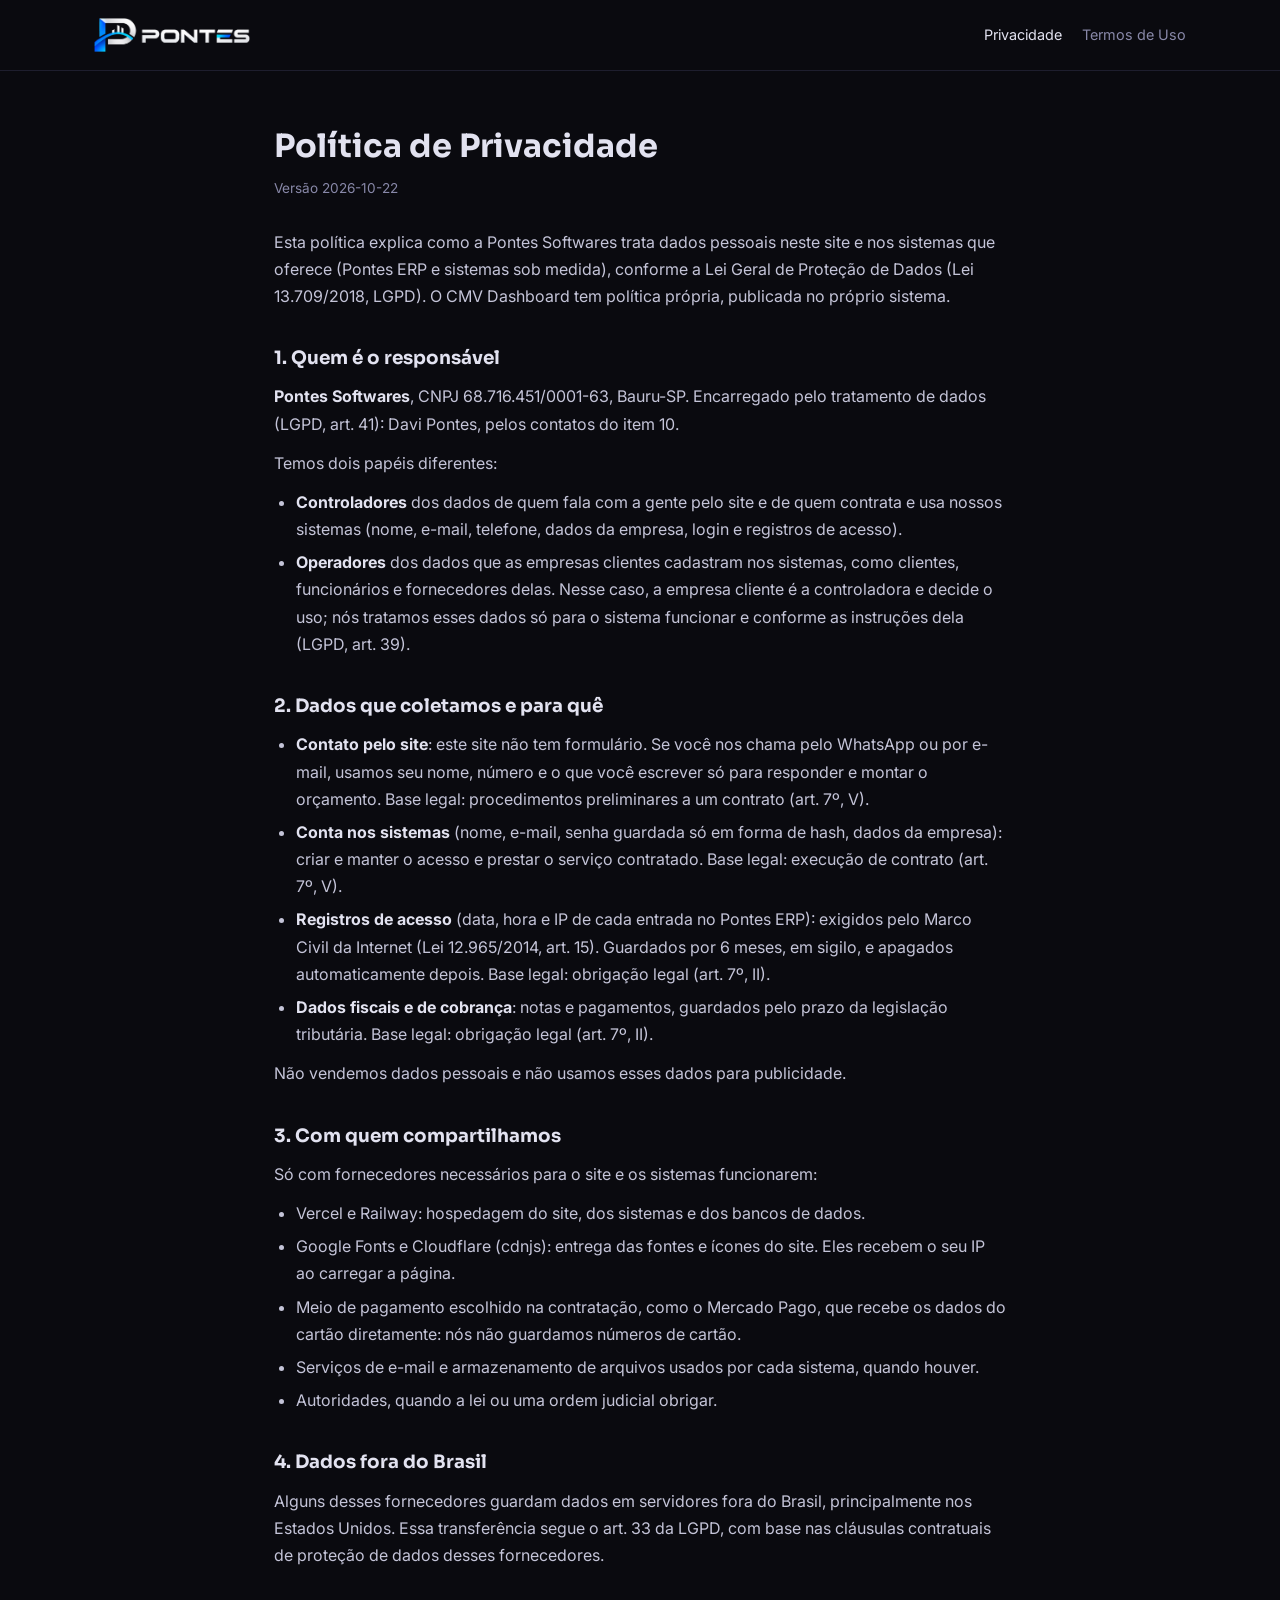
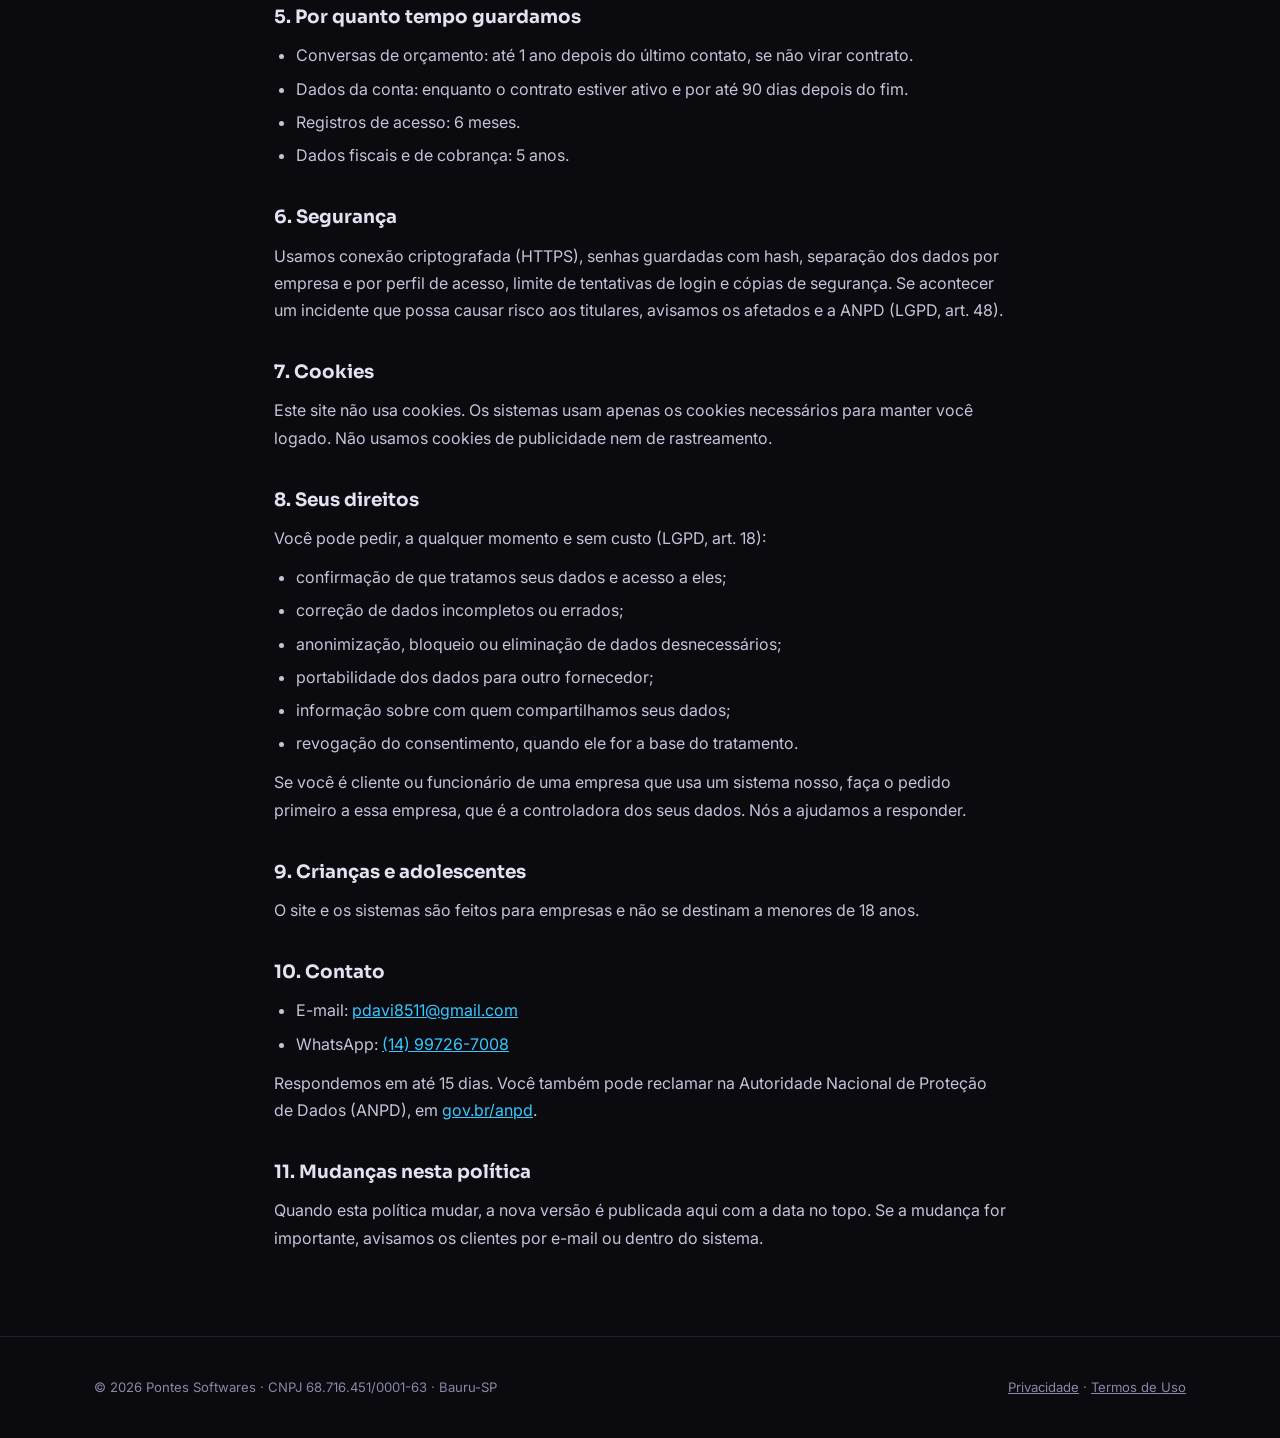
==== privacidade.html @ 0cdb05b7 "Add privacy policy and terms of use pages Privacy policy (LGPD arts. 9 and 41) and terms of use for " ====
<!DOCTYPE html>
<html lang="pt-BR">
<head>
<meta charset="UTF-8">
<meta name="viewport" content="width=device-width, initial-scale=1.0">
<title>Política de Privacidade — Pontes Softwares</title>
<meta name="description" content="Como a Pontes Softwares trata dados pessoais no site e nos sistemas, conforme a LGPD.">
<link rel="canonical" href="https://pontes-softwares.vercel.app/privacidade.html">
<link rel="preconnect" href="https://fonts.googleapis.com">
<link rel="preconnect" href="https://fonts.gstatic.com" crossorigin>
<link href="https://fonts.googleapis.com/css2?family=Sora:wght@400;600;700;800&family=Inter:wght@400;500;600&display=swap" rel="stylesheet">
<link rel="stylesheet" href="styles.css">
<link rel="stylesheet" href="legal.css">
<link rel="icon" type="image/png" href="assets/favicon.png">
</head>
<body>

<header class="legal-header">
  <div class="container">
    <a href="./"><img src="assets/logo-pontes-softwares.png" alt="Pontes Softwares — página inicial"></a>
    <nav aria-label="Páginas legais">
      <a href="privacidade.html" aria-current="page">Privacidade</a>
      <a href="termos.html">Termos de Uso</a>
    </nav>
  </div>
</header>

<main class="legal">
  <h1>Política de Privacidade</h1>
  <p class="versao">Versão 2026-10-22</p>

  <p>
    Esta política explica como a Pontes Softwares trata dados pessoais neste site e nos sistemas que oferece
    (Pontes ERP e sistemas sob medida), conforme a Lei Geral de Proteção de Dados (Lei 13.709/2018, LGPD).
    O CMV Dashboard tem política própria, publicada no próprio sistema.
  </p>

  <h2>1. Quem é o responsável</h2>
  <p>
    <strong>Pontes Softwares</strong>, CNPJ 68.716.451/0001-63, Bauru-SP. Encarregado pelo tratamento de dados
    (LGPD, art. 41): Davi Pontes, pelos contatos do item 10.
  </p>
  <p>Temos dois papéis diferentes:</p>
  <ul>
    <li>
      <strong>Controladores</strong> dos dados de quem fala com a gente pelo site e de quem contrata e usa nossos
      sistemas (nome, e-mail, telefone, dados da empresa, login e registros de acesso).
    </li>
    <li>
      <strong>Operadores</strong> dos dados que as empresas clientes cadastram nos sistemas, como clientes,
      funcionários e fornecedores delas. Nesse caso, a empresa cliente é a controladora e decide o uso; nós
      tratamos esses dados só para o sistema funcionar e conforme as instruções dela (LGPD, art. 39).
    </li>
  </ul>

  <h2>2. Dados que coletamos e para quê</h2>
  <ul>
    <li>
      <strong>Contato pelo site</strong>: este site não tem formulário. Se você nos chama pelo WhatsApp ou por
      e-mail, usamos seu nome, número e o que você escrever só para responder e montar o orçamento. Base legal:
      procedimentos preliminares a um contrato (art. 7º, V).
    </li>
    <li>
      <strong>Conta nos sistemas</strong> (nome, e-mail, senha guardada só em forma de hash, dados da empresa):
      criar e manter o acesso e prestar o serviço contratado. Base legal: execução de contrato (art. 7º, V).
    </li>
    <li>
      <strong>Registros de acesso</strong> (data, hora e IP de cada entrada no Pontes ERP): exigidos pelo Marco Civil
      da Internet (Lei 12.965/2014, art. 15). Guardados por 6 meses, em sigilo, e apagados automaticamente depois.
      Base legal: obrigação legal (art. 7º, II).
    </li>
    <li>
      <strong>Dados fiscais e de cobrança</strong>: notas e pagamentos, guardados pelo prazo da legislação
      tributária. Base legal: obrigação legal (art. 7º, II).
    </li>
  </ul>
  <p>Não vendemos dados pessoais e não usamos esses dados para publicidade.</p>

  <h2>3. Com quem compartilhamos</h2>
  <p>Só com fornecedores necessários para o site e os sistemas funcionarem:</p>
  <ul>
    <li>Vercel e Railway: hospedagem do site, dos sistemas e dos bancos de dados.</li>
    <li>Google Fonts e Cloudflare (cdnjs): entrega das fontes e ícones do site. Eles recebem o seu IP ao carregar a página.</li>
    <li>Meio de pagamento escolhido na contratação, como o Mercado Pago, que recebe os dados do cartão diretamente: nós não guardamos números de cartão.</li>
    <li>Serviços de e-mail e armazenamento de arquivos usados por cada sistema, quando houver.</li>
    <li>Autoridades, quando a lei ou uma ordem judicial obrigar.</li>
  </ul>

  <h2>4. Dados fora do Brasil</h2>
  <p>
    Alguns desses fornecedores guardam dados em servidores fora do Brasil, principalmente nos Estados Unidos. Essa
    transferência segue o art. 33 da LGPD, com base nas cláusulas contratuais de proteção de dados desses fornecedores.
  </p>

  <h2>5. Por quanto tempo guardamos</h2>
  <ul>
    <li>Conversas de orçamento: até 1 ano depois do último contato, se não virar contrato.</li>
    <li>Dados da conta: enquanto o contrato estiver ativo e por até 90 dias depois do fim.</li>
    <li>Registros de acesso: 6 meses.</li>
    <li>Dados fiscais e de cobrança: 5 anos.</li>
  </ul>

  <h2>6. Segurança</h2>
  <p>
    Usamos conexão criptografada (HTTPS), senhas guardadas com hash, separação dos dados por empresa e por perfil de
    acesso, limite de tentativas de login e cópias de segurança. Se acontecer um incidente que possa causar risco aos
    titulares, avisamos os afetados e a ANPD (LGPD, art. 48).
  </p>

  <h2>7. Cookies</h2>
  <p>
    Este site não usa cookies. Os sistemas usam apenas os cookies necessários para manter você logado. Não usamos
    cookies de publicidade nem de rastreamento.
  </p>

  <h2>8. Seus direitos</h2>
  <p>Você pode pedir, a qualquer momento e sem custo (LGPD, art. 18):</p>
  <ul>
    <li>confirmação de que tratamos seus dados e acesso a eles;</li>
    <li>correção de dados incompletos ou errados;</li>
    <li>anonimização, bloqueio ou eliminação de dados desnecessários;</li>
    <li>portabilidade dos dados para outro fornecedor;</li>
    <li>informação sobre com quem compartilhamos seus dados;</li>
    <li>revogação do consentimento, quando ele for a base do tratamento.</li>
  </ul>
  <p>
    Se você é cliente ou funcionário de uma empresa que usa um sistema nosso, faça o pedido primeiro a essa empresa,
    que é a controladora dos seus dados. Nós a ajudamos a responder.
  </p>

  <h2>9. Crianças e adolescentes</h2>
  <p>O site e os sistemas são feitos para empresas e não se destinam a menores de 18 anos.</p>

  <h2>10. Contato</h2>
  <ul>
    <li>E-mail: <a href="mailto:pdavi8511@gmail.com">pdavi8511@gmail.com</a></li>
    <li>WhatsApp: <a href="https://wa.me/5514997267008">(14) 99726-7008</a></li>
  </ul>
  <p>
    Respondemos em até 15 dias. Você também pode reclamar na Autoridade Nacional de Proteção de Dados (ANPD), em
    <a href="https://www.gov.br/anpd" target="_blank" rel="noopener">gov.br/anpd</a>.
  </p>

  <h2>11. Mudanças nesta política</h2>
  <p>
    Quando esta política mudar, a nova versão é publicada aqui com a data no topo. Se a mudança for importante,
    avisamos os clientes por e-mail ou dentro do sistema.
  </p>
</main>

<footer>
  <div class="container footer-inner">
    <p>&copy; 2026 Pontes Softwares · CNPJ 68.716.451/0001-63 · Bauru-SP</p>
    <p class="footer-legal"><a href="privacidade.html">Privacidade</a> · <a href="termos.html">Termos de Uso</a></p>
  </div>
</footer>

</body>
</html>
---- styles.css ----
/* ── Reset & base ───────────────────────────── */
*, *::before, *::after { box-sizing: border-box; margin: 0; padding: 0; }

:root {
  --bg:        #0a0a0f;
  --bg2:       #111118;
  --accent:    #1a7dff;
  --accent2:   #38c8ff;
  --cyan:      #06d7ff;
  --text:      #e2e2f0;
  --muted:     #8888a8;
  --border:    #1e1e2e;
  --card:      #13131f;
  --radius:    14px;
  --nav-h:     68px;
}

html {
  scroll-behavior: smooth;
  background: var(--bg);
  overscroll-behavior-y: none;
}

body {
  font-family: 'Inter', 'Segoe UI', system-ui, sans-serif;
  background: var(--bg);
  color: var(--text);
  line-height: 1.6;
  overflow-x: hidden;
  overscroll-behavior-y: none;
}

#navbar { will-change: background; }

a { color: inherit; text-decoration: none; }
h1, h2, h3 { font-family: 'Sora', 'Segoe UI', system-ui, sans-serif; }

::-webkit-scrollbar { width: 6px; }
::-webkit-scrollbar-track { background: var(--bg); }
::-webkit-scrollbar-thumb { background: var(--accent); border-radius: 3px; }

.container { max-width: 1140px; margin: 0 auto; padding: 0 24px; }

.grad {
  background: linear-gradient(135deg, var(--accent), var(--accent2), var(--cyan));
  -webkit-background-clip: text;
  -webkit-text-fill-color: transparent;
  background-clip: text;
}

.section-tag {
  display: inline-block;
  font-size: 0.82rem;
  font-weight: 700;
  letter-spacing: 2px;
  text-transform: uppercase;
  color: var(--accent2);
  margin-bottom: 12px;
}

.section-title {
  font-size: clamp(1.6rem, 3.2vw, 2.3rem);
  font-weight: 800;
  margin-bottom: 20px;
  max-width: 760px;
}

section { padding: 100px 0; }
section#planos, section#servicos, section#projetos { background: var(--bg2); }

/* ── Reveal animation ("surgindo") ───────────── */
.reveal {
  opacity: 0;
  transform: translateY(26px);
  transition: opacity 0.7s cubic-bezier(.22,1,.36,1), transform 0.7s cubic-bezier(.22,1,.36,1);
}
.reveal.visible { opacity: 1; transform: translateY(0); }

/* ── Buttons ────────────────────────────────── */
.btn {
  display: inline-flex; align-items: center; gap: 10px;
  padding: 13px 26px;
  border-radius: 10px;
  font-weight: 700;
  font-size: 0.95rem;
  cursor: pointer;
  transition: transform 0.2s, box-shadow 0.2s, opacity 0.2s;
  border: none;
}
.btn:hover { transform: translateY(-2px); }
.btn i { font-size: 1.1em; }

.btn-primary {
  background: linear-gradient(135deg, var(--accent), var(--accent2));
  color: #fff;
  box-shadow: 0 4px 24px rgba(26,125,255,0.4);
}
.btn-primary:hover { box-shadow: 0 8px 32px rgba(26,125,255,0.55); }

.btn-outline {
  background: transparent;
  color: var(--accent2);
  border: 1.5px solid rgba(56,200,255,0.4);
}
.btn-outline:hover { border-color: var(--accent2); background: rgba(56,200,255,0.08); }

.btn-lg { padding: 16px 34px; font-size: 1.05rem; }

/* ── Navbar ─────────────────────────────────── */
#navbar {
  position: fixed; top: 0; left: 0; right: 0;
  height: var(--nav-h);
  background: rgba(10,10,15,0.85);
  backdrop-filter: blur(12px);
  border-bottom: 1px solid var(--border);
  z-index: 100;
  transition: background 0.3s, height 0.35s cubic-bezier(.22,1,.36,1);
}
#navbar.at-top { height: calc(var(--nav-h) + 30px); }
#navbar.at-top .nav-logo img { height: 46px; }

.nav-inner {
  max-width: 1140px; margin: 0 auto;
  height: 100%;
  display: flex; align-items: center; justify-content: space-between;
  padding: 0 24px;
  gap: 24px;
}

.nav-logo {
  display: flex; align-items: center;
  white-space: nowrap;
}
.nav-logo img {
  height: 36px; width: auto;
  transition: height 0.35s cubic-bezier(.22,1,.36,1);
}


.nav-links { list-style: none; display: flex; gap: 28px; flex: 1; justify-content: center; }
.nav-links a {
  font-size: 0.88rem; color: var(--muted);
  transition: color 0.2s;
  font-weight: 600;
}
.nav-links a:hover { color: var(--text); }

.nav-cta { padding: 10px 18px; font-size: 0.85rem; white-space: nowrap; }
.nav-toggle { display: none; background: none; border: none; color: var(--text); font-size: 1.4rem; cursor: pointer; }

/* ── Hero ───────────────────────────────────── */
#hero {
  min-height: 100vh;
  display: flex; flex-direction: column;
  justify-content: center; align-items: flex-start;
  padding: calc(var(--nav-h) + 30px) 24px 0;
  position: relative;
  overflow: hidden;
}

#particles-canvas {
  position: absolute;
  top: 0; left: 0;
  width: 100%; height: 100%;
  z-index: 0;
  pointer-events: none;
}

.hero-glow {
  position: absolute;
  top: -20%; right: -10%;
  width: 60vw; height: 60vw;
  max-width: 700px; max-height: 700px;
  background: radial-gradient(circle, rgba(26,125,255,0.25), transparent 70%);
  filter: blur(40px);
  pointer-events: none;
  z-index: 0;
}

.hero-content {
  position: relative;
  z-index: 1;
  max-width: 1000px;
  width: 100%;
  margin: 0 auto;
  padding: 0 32px;
}

.hero-eyebrow { color: var(--accent2); font-weight: 700; font-size: 0.95rem; margin-bottom: 16px; letter-spacing: 3px; }

.hero-name {
  font-size: clamp(2.4rem, 6.6vw, 4.3rem);
  font-weight: 800;
  line-height: 1.14;
  color: var(--text);
  margin-bottom: 24px;
}

.hero-sub {
  max-width: 660px;
  color: var(--muted);
  font-size: 1.25rem;
  margin-bottom: 36px;
  line-height: 1.7;
}

.hero-actions { display: flex; gap: 18px; flex-wrap: wrap; margin-bottom: 26px; }
.hero-actions .btn { font-size: 1.05rem; padding: 15px 30px; }

.hero-price {
  color: var(--muted);
  font-size: 1.02rem;
}
.hero-price i { color: #4ade80; margin-right: 6px; }
.hero-price strong { color: var(--text); }

.hero-scroll {
  position: absolute; bottom: 32px; left: 50%; transform: translateX(-50%);
  z-index: 1;
}
.hero-scroll span {
  display: block; width: 2px; height: 56px;
  background: linear-gradient(to bottom, var(--accent), transparent);
  animation: scrollLine 2s ease-in-out infinite;
}
@keyframes scrollLine {
  0%, 100% { opacity: 0; transform: scaleY(0.3) translateY(-8px); }
  50%       { opacity: 1; transform: scaleY(1)   translateY(0); }
}

/* ── Stats strip ────────────────────────────── */
.stats-strip { padding: 56px 0; border-top: 1px solid var(--border); border-bottom: 1px solid var(--border); }
.stats-grid {
  display: grid;
  grid-template-columns: repeat(4, 1fr);
  gap: 32px;
}
.stat-item { text-align: center; }
.stat-num {
  display: block;
  font-family: 'Sora', sans-serif;
  font-size: clamp(2rem, 4vw, 2.6rem);
  font-weight: 800;
  background: linear-gradient(135deg, var(--accent), var(--accent2));
  -webkit-background-clip: text; -webkit-text-fill-color: transparent; background-clip: text;
}
.stat-label { color: var(--muted); font-size: 0.85rem; }

/* ── Sobre ──────────────────────────────────── */
.about-grid {
  display: grid; grid-template-columns: auto 1fr; gap: 56px; align-items: center;
}
.about-avatar { display: flex; justify-content: center; }
.avatar-photo-wrap {
  width: 200px; height: 200px;
  border-radius: 50%;
  padding: 4px;
  background: linear-gradient(135deg, var(--accent), var(--accent2));
  box-shadow: 0 8px 40px rgba(26,125,255,0.4);
  flex-shrink: 0;
}
.avatar-photo {
  width: 100%; height: 100%;
  border-radius: 50%;
  object-fit: cover;
  object-position: center;
  display: block;
  border: 3px solid var(--bg2);
}
.about-text p { color: var(--muted); margin-bottom: 16px; font-size: 1.02rem; line-height: 1.75; }
.about-text strong { color: var(--accent2); font-weight: 700; }
.about-highlights { display: flex; flex-direction: column; gap: 10px; margin-top: 20px; }
.about-portfolio { margin-top: 24px; }
.highlight-item {
  display: flex; align-items: center; gap: 10px;
  background: rgba(26,125,255,0.08);
  border: 1px solid rgba(26,125,255,0.18);
  border-radius: 8px;
  padding: 10px 14px;
  font-size: 0.9rem;
  color: var(--muted);
}

/* ── Case CMV ───────────────────────────────── */
.case-intro { color: var(--muted); font-size: 1.05rem; max-width: 760px; margin-bottom: 48px; }
.case-intro strong { color: var(--accent2); }

.brands-row {
  display: flex;
  flex-wrap: wrap;
  gap: 16px;
  margin-bottom: 40px;
}
.brand-card {
  display: flex;
  align-items: center;
  gap: 14px;
  background: var(--card);
  border: 1px solid var(--border);
  border-radius: 100px;
  padding: 10px 22px 10px 10px;
  transition: transform 0.3s, border-color 0.3s;
}
.brand-card:hover { transform: translateY(-3px); border-color: var(--accent); }
.brand-mark {
  width: 44px; height: 44px; border-radius: 50%;
  display: flex; align-items: center; justify-content: center;
  flex-shrink: 0;
}
.brand-mark-bagaco { background: linear-gradient(135deg, #7ed957, #2f9e44); color: #0a0a0f; }
.brand-mark-rp { background: linear-gradient(135deg, #f5b942, #c2410c); color: #0a0a0f; }
.brand-mark-img { background: #fff; padding: 4px; }
.brand-mark-img img { width: 100%; height: 100%; object-fit: cover; border-radius: 50%; }
.brand-info { display: flex; flex-direction: column; line-height: 1.3; }
.brand-name { font-family: 'Sora', sans-serif; font-weight: 700; font-size: 0.98rem; color: var(--text); }
.brand-sub { font-size: 0.76rem; color: var(--muted); }
.brand-count {
  margin-left: 6px;
  font-size: 0.78rem; font-weight: 700;
  color: var(--accent2);
  background: rgba(56,200,255,0.12);
  border: 1px solid rgba(56,200,255,0.3);
  padding: 4px 12px;
  border-radius: 100px;
  white-space: nowrap;
}
.brands-note { color: var(--muted); font-size: 0.78rem; margin-bottom: 40px; font-style: italic; }

.browser-frame {
  border-radius: var(--radius);
  overflow: hidden;
  border: 1px solid var(--border);
  box-shadow: 0 20px 60px rgba(0,0,0,0.5), 0 0 0 1px rgba(26,125,255,0.08);
  margin-bottom: 56px;
}
.browser-bar {
  background: #16161f;
  padding: 12px 16px;
  display: flex; align-items: center; gap: 8px;
  border-bottom: 1px solid var(--border);
}
.dot { width: 10px; height: 10px; border-radius: 50%; }
.dot.red { background: #ff5f57; } .dot.yellow { background: #febc2e; } .dot.green { background: #28c840; }
.browser-url {
  margin-left: 16px;
  font-size: 0.78rem;
  color: var(--muted);
  background: #0e0e16;
  padding: 4px 12px;
  border-radius: 6px;
}
.browser-body { display: flex; background: #0d0d14; min-height: 320px; }
.mock-sidebar {
  width: 64px;
  background: #101018;
  border-right: 1px solid var(--border);
  padding: 20px 0;
  display: flex; flex-direction: column; align-items: center; gap: 18px;
}
.mock-logo { width: 28px; height: 28px; border-radius: 8px; background: linear-gradient(135deg, var(--accent), var(--accent2)); margin-bottom: 8px; }
.mock-item { width: 22px; height: 22px; border-radius: 6px; background: rgba(255,255,255,0.06); }
.mock-item.active { background: var(--accent); }
.mock-main { flex: 1; padding: 28px; }
.mock-cards { display: grid; grid-template-columns: repeat(3, 1fr); gap: 16px; margin-bottom: 28px; }
.mock-card {
  background: var(--card); border: 1px solid var(--border); border-radius: 10px;
  padding: 18px; display: flex; flex-direction: column; gap: 6px;
}
.mock-kpi { font-family: 'Sora', sans-serif; font-size: 1.3rem; font-weight: 800; color: var(--text); }
.mock-kpi-label { font-size: 0.75rem; color: var(--muted); }
.mock-chart {
  display: flex; align-items: flex-end; gap: 10px; height: 140px;
  background: var(--card); border: 1px solid var(--border); border-radius: 10px; padding: 16px;
}
.mock-bar {
  flex: 1; height: var(--h);
  background: linear-gradient(to top, var(--accent), var(--accent2));
  border-radius: 4px 4px 0 0;
  opacity: 0.85;
}

.case-grid {
  display: grid;
  grid-template-columns: repeat(auto-fit, minmax(240px, 1fr));
  gap: 20px;
  margin-bottom: 40px;
}
.case-card {
  background: var(--card);
  border: 1px solid var(--border);
  border-radius: var(--radius);
  padding: 26px 22px;
  transition: transform 0.3s, border-color 0.3s;
}
.case-card:hover { transform: translateY(-6px); border-color: var(--accent); }
.case-card i { font-size: 1.5rem; color: var(--accent2); margin-bottom: 14px; display: block; }
.case-card h3 { font-size: 1rem; font-weight: 700; margin-bottom: 8px; }
.case-card p { color: var(--muted); font-size: 0.88rem; }

.case-stack { display: flex; flex-wrap: wrap; gap: 10px; }
.case-stack span {
  background: rgba(56,200,255,0.1);
  border: 1px solid rgba(56,200,255,0.25);
  color: var(--accent2);
  font-size: 0.82rem; font-weight: 600;
  padding: 6px 14px; border-radius: 20px;
}

/* ── Outros projetos ────────────────────────── */
.projects-grid {
  display: grid;
  grid-template-columns: repeat(auto-fit, minmax(260px, 1fr));
  gap: 22px;
}
.project-card {
  background: var(--card);
  border: 1px solid var(--border);
  border-radius: var(--radius);
  padding: 28px 24px;
  transition: transform 0.3s, border-color 0.3s;
}
.project-card:hover { transform: translateY(-6px); border-color: var(--accent); }
.project-icon {
  width: 46px; height: 46px; border-radius: 10px;
  background: rgba(26,125,255,0.12);
  display: flex; align-items: center; justify-content: center;
  color: var(--accent2); font-size: 1.2rem; margin-bottom: 16px;
}
.project-card h3 { font-size: 1.05rem; margin-bottom: 8px; }
.project-card p { color: var(--muted); font-size: 0.88rem; margin-bottom: 16px; }
.project-tags { display: flex; flex-wrap: wrap; gap: 8px; }
.project-tags span { font-size: 0.75rem; color: var(--muted); border: 1px solid var(--border); padding: 3px 10px; border-radius: 14px; }

/* ── Serviços ───────────────────────────────── */
.services-grid {
  display: grid;
  grid-template-columns: repeat(3, 1fr);
  gap: 22px;
}
.service-card {
  background: var(--bg);
  border: 1px solid var(--border);
  border-radius: var(--radius);
  padding: 32px 26px;
}
.service-card.big { grid-column: span 1; border-color: rgba(26,125,255,0.3); background: linear-gradient(160deg, rgba(26,125,255,0.08), transparent); }
.service-card i { font-size: 1.7rem; color: var(--accent2); margin-bottom: 16px; display: block; }
.service-card h3 { font-size: 1.1rem; margin-bottom: 10px; }
.service-card p { color: var(--muted); font-size: 0.92rem; }

/* ── Como funciona ──────────────────────────── */
.steps-grid {
  display: grid;
  grid-template-columns: repeat(4, 1fr);
  gap: 24px;
}
.step-item { position: relative; padding-top: 8px; }
.step-num {
  font-family: 'Sora', sans-serif;
  font-size: 2.2rem; font-weight: 800;
  color: transparent;
  -webkit-text-stroke: 1.5px rgba(56,200,255,0.4);
  display: block; margin-bottom: 12px;
}
.step-item h3 { font-size: 1rem; margin-bottom: 8px; }
.step-item p { color: var(--muted); font-size: 0.88rem; }

/* ── Planos ─────────────────────────────────── */
.pricing-card {
  display: grid;
  grid-template-columns: 1fr 1.3fr;
  gap: 40px;
  background: var(--card);
  border: 1px solid rgba(26,125,255,0.3);
  border-radius: 20px;
  padding: 44px;
  align-items: center;
}
.pricing-label { color: var(--muted); font-size: 0.9rem; margin-bottom: 10px; }
.pricing-value { font-family: 'Sora', sans-serif; font-size: 2rem; font-weight: 800; margin-bottom: 12px; }
.pricing-value strong { color: var(--accent2); font-size: 1.15em; }
.pricing-value span { font-size: 1rem; color: var(--muted); font-weight: 500; }
.pricing-note { color: #4ade80; font-size: 0.88rem; font-weight: 600; }
.pricing-right p { color: var(--muted); margin-bottom: 20px; font-size: 0.95rem; line-height: 1.7; }

/* ── CTA final ──────────────────────────────── */
#cta-final { text-align: center; }
.cta-final-inner h2 { font-size: clamp(1.6rem, 3.4vw, 2.4rem); font-weight: 800; margin-bottom: 14px; max-width: 640px; margin-left: auto; margin-right: auto; }
.cta-final-inner p { color: var(--muted); margin-bottom: 32px; font-size: 1.05rem; }

/* ── Footer ─────────────────────────────────── */
footer { padding: 40px 0; border-top: 1px solid var(--border); }
.footer-inner { display: flex; align-items: center; justify-content: space-between; flex-wrap: wrap; gap: 16px; }
.footer-logo { display: flex; align-items: center; }
.footer-logo img {
  height: 40px; width: auto;
}
.social-links { display: flex; gap: 16px; }
.social-links a { color: var(--muted); font-size: 1.1rem; transition: color 0.2s; }
.social-links a:hover { color: var(--accent2); }
footer p { color: var(--muted); font-size: 0.82rem; }

/* ── WhatsApp float ─────────────────────────── */
.whatsapp-float {
  position: fixed; bottom: 24px; right: 24px; z-index: 200;
  width: 58px; height: 58px; border-radius: 50%;
  background: #25d366;
  display: flex; align-items: center; justify-content: center;
  color: #fff; font-size: 1.7rem;
  box-shadow: 0 8px 24px rgba(37,211,102,0.5);
  animation: floatPulse 2.4s ease-in-out infinite;
}
@keyframes floatPulse {
  0%, 100% { transform: scale(1); }
  50% { transform: scale(1.06); }
}

/* ── Responsive ─────────────────────────────── */
@media (max-width: 900px) {
  .stats-grid { grid-template-columns: repeat(2, 1fr); }
  .about-grid { grid-template-columns: 1fr; text-align: center; }
  .about-highlights { align-items: center; }
  .highlight-item { width: fit-content; }
  .services-grid { grid-template-columns: 1fr; }
  .steps-grid { grid-template-columns: repeat(2, 1fr); }
  .pricing-card { grid-template-columns: 1fr; }
  .browser-body { flex-direction: column; }
  .mock-sidebar { flex-direction: row; width: 100%; border-right: none; border-bottom: 1px solid var(--border); padding: 14px; }
}

@media (max-width: 720px) {
  .nav-links {
    position: fixed; top: var(--nav-h); left: 0; right: 0;
    flex-direction: column; gap: 0;
    background: rgba(10,10,15,0.98);
    border-bottom: 1px solid var(--border);
    max-height: 0; overflow: hidden;
    transition: max-height 0.3s ease;
  }
  .nav-links.open { max-height: 320px; }
  .nav-links a { display: block; padding: 16px 24px; border-bottom: 1px solid var(--border); }
  .nav-cta { display: none; }
  .nav-toggle { display: block; }
  .mock-cards { grid-template-columns: 1fr; }
  .steps-grid { grid-template-columns: 1fr; }
  .stats-grid { grid-template-columns: repeat(2, 1fr); }
}
---- legal.css ----
/* ── Páginas legais (privacidade.html, termos.html) ── */
.legal-header { border-bottom: 1px solid var(--border); padding: 18px 0; }
.legal-header .container { display: flex; align-items: center; justify-content: space-between; gap: 16px; flex-wrap: wrap; }
.legal-header img { height: 34px; width: auto; display: block; }
.legal-header nav { display: flex; gap: 20px; font-size: 0.9rem; }
.legal-header nav a { color: var(--muted); }
.legal-header nav a:hover, .legal-header nav a[aria-current="page"] { color: var(--text); }

.legal { max-width: 780px; margin: 0 auto; padding: 48px 24px 72px; line-height: 1.7; }
.legal h1 { font-family: 'Sora', sans-serif; font-size: 2rem; margin-bottom: 4px; }
.legal .versao { color: var(--muted); font-size: 0.85rem; margin-bottom: 28px; }
.legal h2 { font-family: 'Sora', sans-serif; font-size: 1.15rem; margin: 32px 0 10px; color: var(--text); }
.legal p, .legal li { color: #c4c4d8; }
.legal p { margin-bottom: 12px; }
.legal ul { padding-left: 22px; margin-bottom: 12px; }
.legal li { margin-bottom: 6px; }
.legal a { color: var(--accent2); text-decoration: underline; }
.legal strong { color: var(--text); }

.footer-legal a { color: var(--muted); text-decoration: underline; }
.footer-legal a:hover { color: var(--text); }
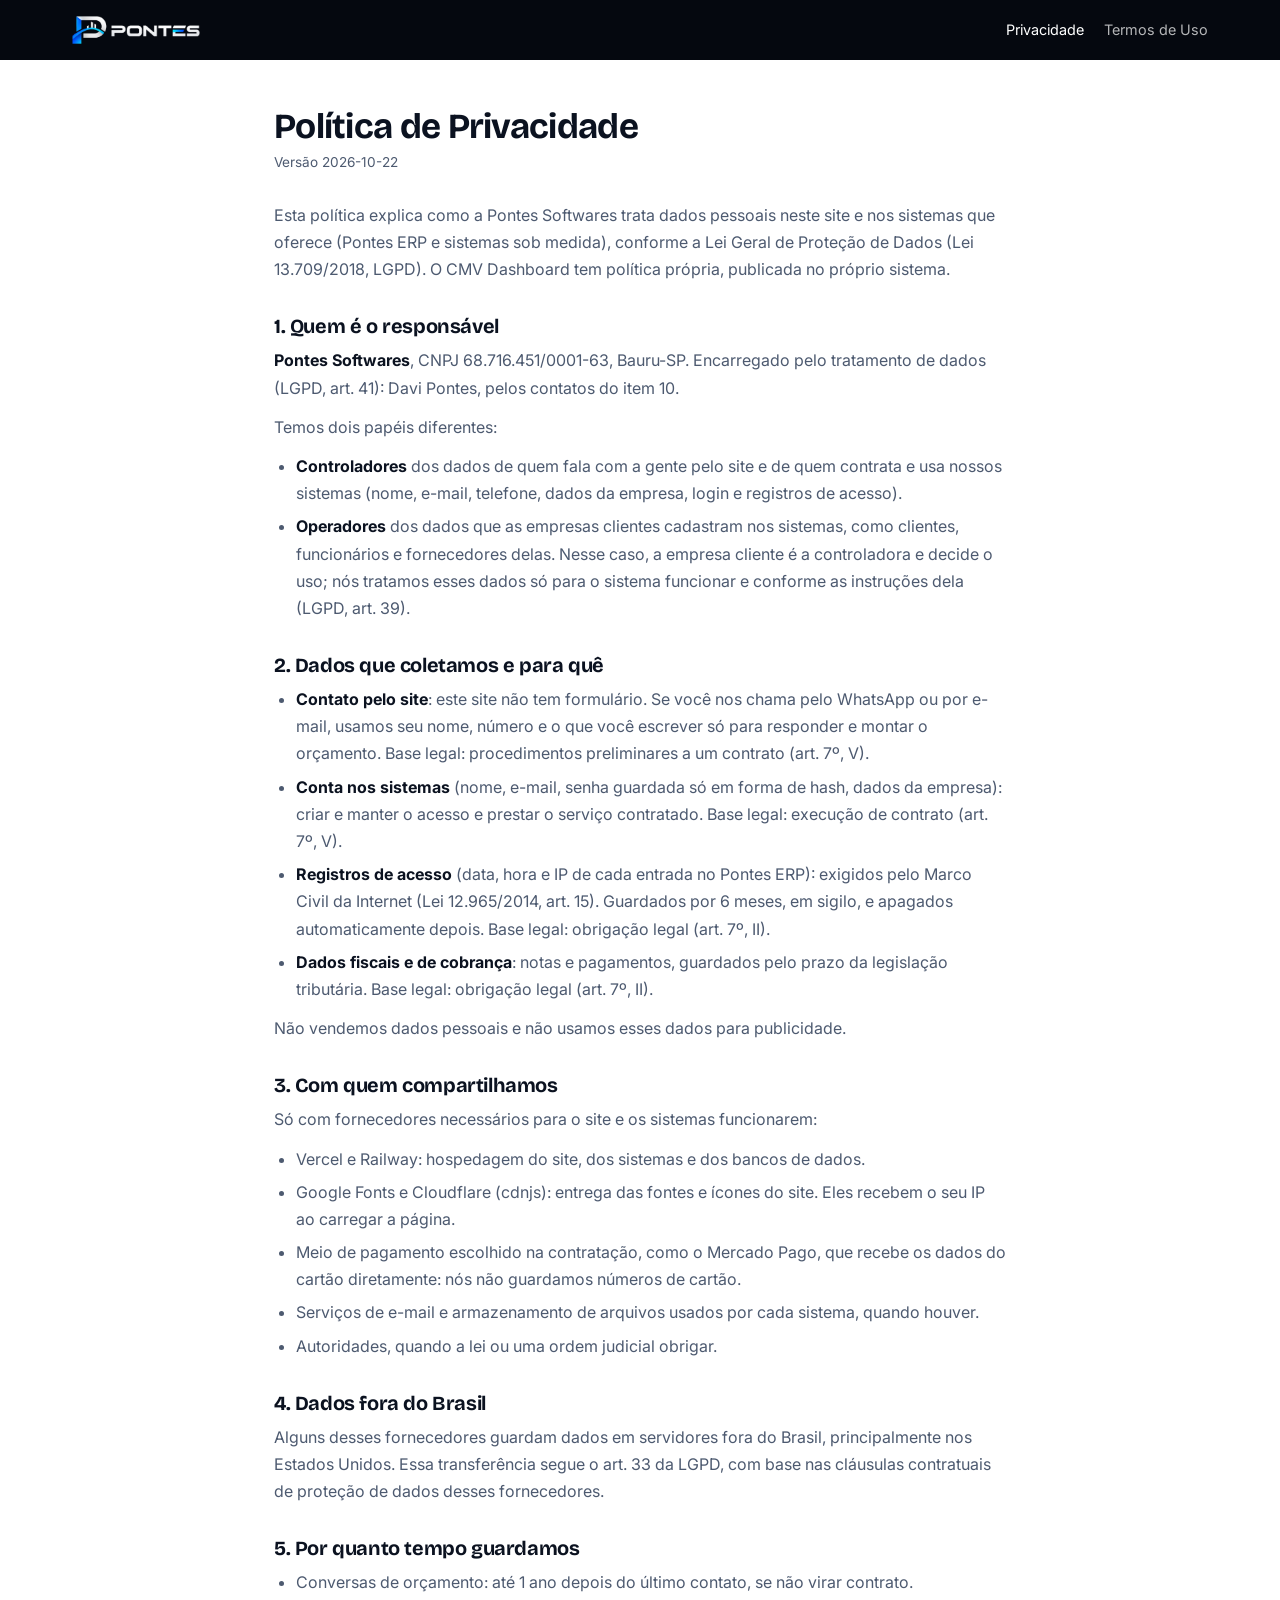
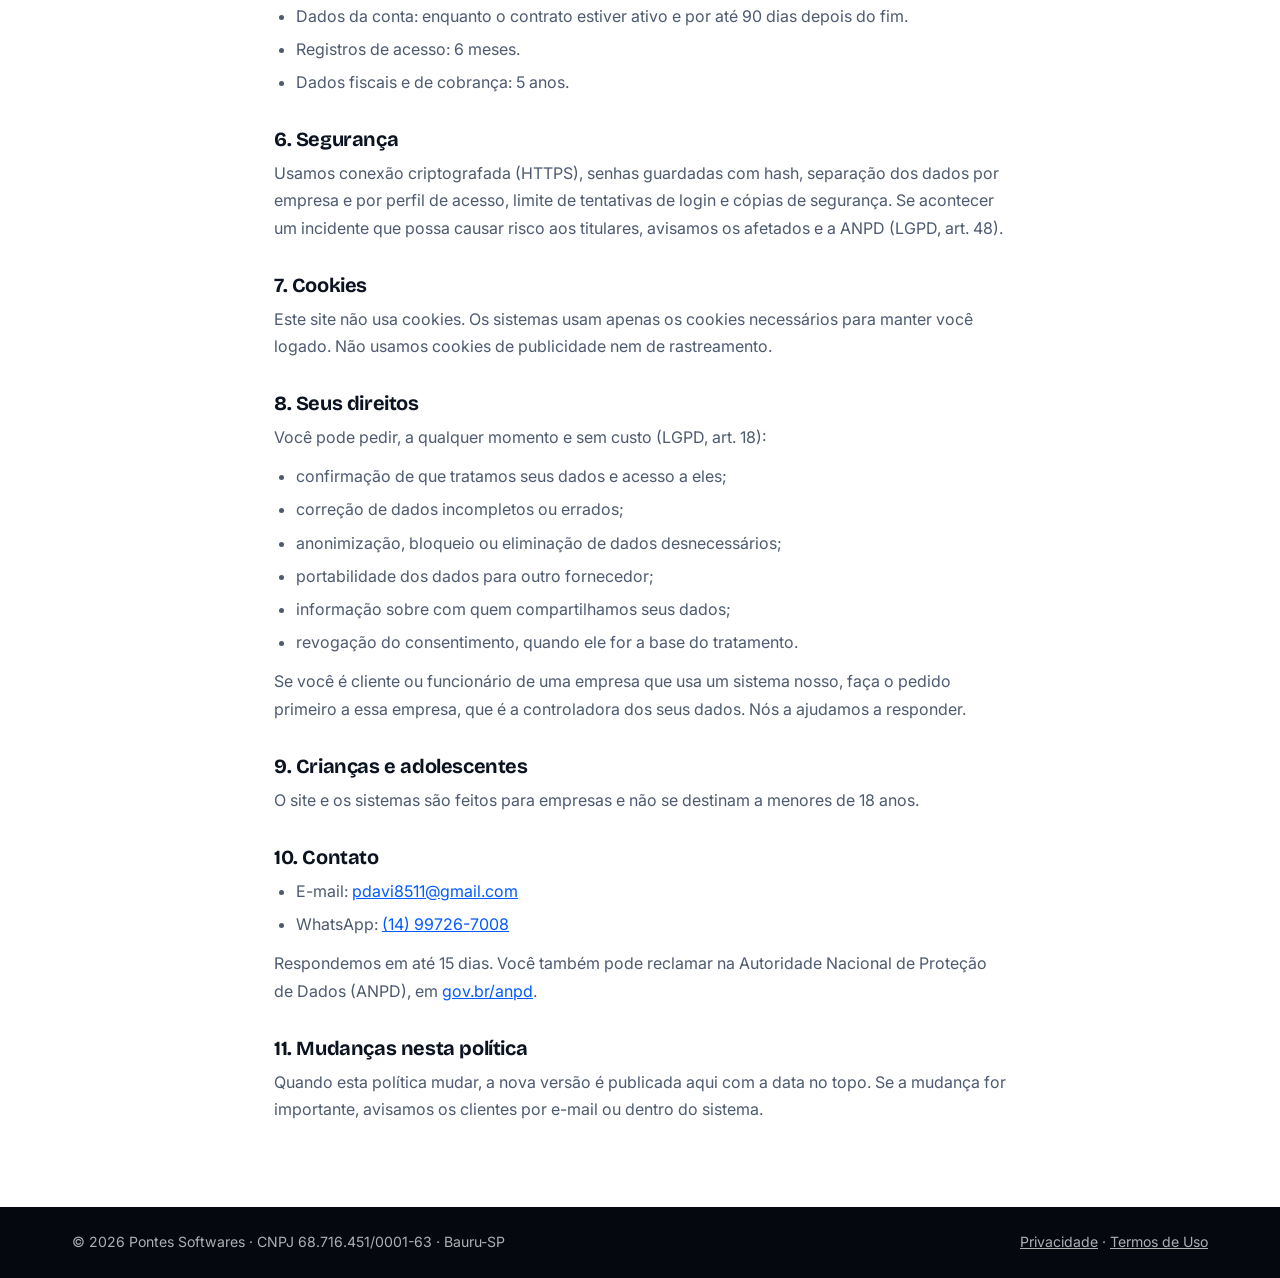
==== commit b0808594: "Redesenhar o site no padrão claro dos produtos e apresentar OrçaFácil, CMV Dashboard e PostaAí O sit" ====
--- a/privacidade.html
+++ b/privacidade.html
@@ -8,7 +8,7 @@
 <link rel="canonical" href="https://pontes-softwares.vercel.app/privacidade.html">
 <link rel="preconnect" href="https://fonts.googleapis.com">
 <link rel="preconnect" href="https://fonts.gstatic.com" crossorigin>
-<link href="https://fonts.googleapis.com/css2?family=Sora:wght@400;600;700;800&family=Inter:wght@400;500;600&display=swap" rel="stylesheet">
+<link href="https://fonts.googleapis.com/css2?family=Bricolage+Grotesque:opsz,wght@12..96,600;12..96,700;12..96,800&family=Inter:wght@400;500;600;700&display=swap" rel="stylesheet">
 <link rel="stylesheet" href="styles.css">
 <link rel="stylesheet" href="legal.css">
 <link rel="icon" type="image/png" href="assets/favicon.png">
--- a/styles.css
+++ b/styles.css
@@ -1,547 +1,497 @@
-/* ── Reset & base ───────────────────────────── */
+/* Pontes Softwares — mesmo padrão visual das páginas do OrçaFácil e do PostaAí:
+   topo azul-marinho que desce para o branco, seções claras e azuis da logo. */
 *, *::before, *::after { box-sizing: border-box; margin: 0; padding: 0; }
 
 :root {
-  --bg:        #0a0a0f;
-  --bg2:       #111118;
-  --accent:    #1a7dff;
-  --accent2:   #38c8ff;
-  --cyan:      #06d7ff;
-  --text:      #e2e2f0;
-  --muted:     #8888a8;
-  --border:    #1e1e2e;
-  --card:      #13131f;
-  --radius:    14px;
-  --nav-h:     68px;
-}
-
-html {
-  scroll-behavior: smooth;
-  background: var(--bg);
-  overscroll-behavior-y: none;
-}
+  --noite: #05080f;
+  --noite-2: #0c1424;
+  --tinta: #0b1220;
+  --suave: #4d5a70;
+  --linha: #e1e6ee;
+  --papel: #f5f7fb;
+  --azul: #035afe;
+  --azul-escuro: #0049d6;
+  --ceu: #1a8cff;
+  --ciano: #7fe3ff;
+  --verde: #12814f;
+  --gutter: 16px;
+  --fonte-titulo: 'Bricolage Grotesque', 'Inter', system-ui, sans-serif;
+
+  /* nomes antigos, usados pelas páginas legais */
+  --text: var(--tinta);
+  --muted: var(--suave);
+  --border: var(--linha);
+  --accent: var(--azul);
+  --accent2: var(--azul);
+}
+
+@media (min-width: 768px) { :root { --gutter: 32px; } }
+
+html { scroll-behavior: smooth; scroll-padding-top: 72px; }
 
 body {
-  font-family: 'Inter', 'Segoe UI', system-ui, sans-serif;
-  background: var(--bg);
-  color: var(--text);
+  min-height: 100vh;
+  overflow-x: clip;
+  background: #fff;
+  color: var(--tinta);
+  font-family: 'Inter', system-ui, sans-serif;
+  font-size: 1rem;
   line-height: 1.6;
-  overflow-x: hidden;
-  overscroll-behavior-y: none;
-}
-
-#navbar { will-change: background; }
+  -webkit-font-smoothing: antialiased;
+}
 
 a { color: inherit; text-decoration: none; }
-h1, h2, h3 { font-family: 'Sora', 'Segoe UI', system-ui, sans-serif; }
-
-::-webkit-scrollbar { width: 6px; }
-::-webkit-scrollbar-track { background: var(--bg); }
-::-webkit-scrollbar-thumb { background: var(--accent); border-radius: 3px; }
-
-.container { max-width: 1140px; margin: 0 auto; padding: 0 24px; }
-
-.grad {
-  background: linear-gradient(135deg, var(--accent), var(--accent2), var(--cyan));
-  -webkit-background-clip: text;
-  -webkit-text-fill-color: transparent;
-  background-clip: text;
-}
-
-.section-tag {
-  display: inline-block;
-  font-size: 0.82rem;
+img { max-width: 100%; height: auto; }
+ul, ol { list-style: none; }
+button { font: inherit; background: none; border: 0; color: inherit; }
+
+h1, h2, h3 {
+  font-family: var(--fonte-titulo);
   font-weight: 700;
-  letter-spacing: 2px;
-  text-transform: uppercase;
-  color: var(--accent2);
-  margin-bottom: 12px;
-}
-
-.section-title {
-  font-size: clamp(1.6rem, 3.2vw, 2.3rem);
-  font-weight: 800;
-  margin-bottom: 20px;
-  max-width: 760px;
-}
-
-section { padding: 100px 0; }
-section#planos, section#servicos, section#projetos { background: var(--bg2); }
-
-/* ── Reveal animation ("surgindo") ───────────── */
-.reveal {
-  opacity: 0;
-  transform: translateY(26px);
-  transition: opacity 0.7s cubic-bezier(.22,1,.36,1), transform 0.7s cubic-bezier(.22,1,.36,1);
-}
-.reveal.visible { opacity: 1; transform: translateY(0); }
-
-/* ── Buttons ────────────────────────────────── */
+  letter-spacing: -0.02em;
+  line-height: 1.1;
+  text-wrap: balance;
+}
+
+:focus-visible { outline: 2px solid var(--ceu); outline-offset: 2px; }
+
+.box, .container {
+  width: 100%;
+  max-width: 1200px;
+  margin-inline: auto;
+  padding-inline: var(--gutter);
+}
+
+/* ─── Botões ─── */
 .btn {
-  display: inline-flex; align-items: center; gap: 10px;
-  padding: 13px 26px;
+  display: inline-flex;
+  align-items: center;
+  justify-content: center;
+  gap: 8px;
+  min-height: 48px;
+  padding: 10px 22px;
+  border: 1px solid transparent;
   border-radius: 10px;
-  font-weight: 700;
-  font-size: 0.95rem;
+  font-weight: 600;
+  text-align: center;
   cursor: pointer;
-  transition: transform 0.2s, box-shadow 0.2s, opacity 0.2s;
-  border: none;
-}
-.btn:hover { transform: translateY(-2px); }
-.btn i { font-size: 1.1em; }
-
-.btn-primary {
-  background: linear-gradient(135deg, var(--accent), var(--accent2));
+  transition: background-color .15s, border-color .15s, color .15s, transform .15s;
+}
+.btn:active { transform: translateY(1px); }
+.btn-azul { background: var(--azul); color: #fff; }
+.btn-azul:hover { background: var(--azul-escuro); }
+.btn-claro { border-color: rgb(255 255 255 / .28); color: #fff; }
+.btn-claro:hover { background: rgb(255 255 255 / .1); }
+.btn-linha { border-color: var(--linha); color: var(--tinta); background: #fff; }
+.btn-linha:hover { border-color: var(--azul); color: var(--azul); }
+.btn-grande { min-height: 56px; padding: 14px 28px; font-size: 1.05rem; }
+
+/* ─── Cabeçalho ─── */
+.topo {
+  position: sticky;
+  top: 0;
+  z-index: 40;
+  border-bottom: 1px solid rgb(255 255 255 / .1);
+  background: rgb(5 8 15 / .92);
+  backdrop-filter: blur(10px);
+  -webkit-backdrop-filter: blur(10px);
   color: #fff;
-  box-shadow: 0 4px 24px rgba(26,125,255,0.4);
-}
-.btn-primary:hover { box-shadow: 0 8px 32px rgba(26,125,255,0.55); }
-
-.btn-outline {
-  background: transparent;
-  color: var(--accent2);
-  border: 1.5px solid rgba(56,200,255,0.4);
-}
-.btn-outline:hover { border-color: var(--accent2); background: rgba(56,200,255,0.08); }
-
-.btn-lg { padding: 16px 34px; font-size: 1.05rem; }
-
-/* ── Navbar ─────────────────────────────────── */
-#navbar {
-  position: fixed; top: 0; left: 0; right: 0;
-  height: var(--nav-h);
-  background: rgba(10,10,15,0.85);
-  backdrop-filter: blur(12px);
-  border-bottom: 1px solid var(--border);
-  z-index: 100;
-  transition: background 0.3s, height 0.35s cubic-bezier(.22,1,.36,1);
-}
-#navbar.at-top { height: calc(var(--nav-h) + 30px); }
-#navbar.at-top .nav-logo img { height: 46px; }
-
-.nav-inner {
-  max-width: 1140px; margin: 0 auto;
-  height: 100%;
-  display: flex; align-items: center; justify-content: space-between;
-  padding: 0 24px;
-  gap: 24px;
-}
-
-.nav-logo {
-  display: flex; align-items: center;
-  white-space: nowrap;
-}
-.nav-logo img {
-  height: 36px; width: auto;
-  transition: height 0.35s cubic-bezier(.22,1,.36,1);
-}
-
-
-.nav-links { list-style: none; display: flex; gap: 28px; flex: 1; justify-content: center; }
-.nav-links a {
-  font-size: 0.88rem; color: var(--muted);
-  transition: color 0.2s;
+}
+.topo-linha { display: flex; align-items: center; gap: 24px; height: 64px; }
+.topo-logo img { display: block; height: 28px; width: auto; }
+.topo-nav { display: none; gap: 24px; font-size: .92rem; color: rgb(255 255 255 / .76); }
+.topo-nav a:hover { color: #fff; }
+.topo-cta { display: none; margin-left: auto; min-height: 40px; padding: 6px 14px; font-size: .92rem; }
+.topo-menu {
+  display: inline-flex;
+  width: 44px;
+  height: 44px;
+  margin-left: auto;
+  align-items: center;
+  justify-content: center;
+  border-radius: 10px;
+  font-size: 1.2rem;
+  cursor: pointer;
+}
+.menu-aberto { display: flex; flex-direction: column; padding-block: 4px 14px; border-top: 1px solid rgb(255 255 255 / .1); }
+.menu-aberto[hidden] { display: none; }
+.menu-aberto a { padding: 12px 0; color: rgb(255 255 255 / .85); }
+@media (min-width: 960px) {
+  .topo-nav { display: inline-flex; margin-left: auto; }
+  .topo-cta { display: inline-flex; margin-left: 0; }
+  .topo-menu, .menu-aberto { display: none !important; }
+}
+
+/* ─── Hero: escuro em cima, a tela do produto invade o branco ─── */
+.hero {
+  --invade: 56px;
+  position: relative;
+  background: linear-gradient(var(--noite) calc(100% - var(--invade) - 260px), #0a2a6e calc(100% - var(--invade) - 90px), var(--azul) calc(100% - var(--invade) + 10px), #cfe2ff calc(100% - var(--invade) + 90px), #fff 100%);
+  color: #fff;
+}
+@media (min-width: 768px) { .hero { --invade: 200px; } }
+.hero-grade {
+  position: absolute;
+  inset: 0 0 calc(var(--invade) + 200px);
+  display: grid;
+  grid-template-columns: repeat(6, 1fr);
+  pointer-events: none;
+}
+.hero-grade span { border-left: 1px solid rgb(127 227 255 / .08); }
+.hero-texto {
+  position: relative;
+  max-width: 900px;
+  margin-inline: auto;
+  padding-block: 64px 40px;
+  text-align: center;
+}
+.hero-selo {
+  display: inline-flex;
+  align-items: center;
+  gap: 8px;
+  margin-bottom: 22px;
+  padding: 6px 14px;
+  border: 1px solid rgb(127 227 255 / .25);
+  border-radius: 99px;
+  background: rgb(127 227 255 / .06);
+  color: var(--ciano);
+  font-size: .85rem;
   font-weight: 600;
 }
-.nav-links a:hover { color: var(--text); }
-
-.nav-cta { padding: 10px 18px; font-size: 0.85rem; white-space: nowrap; }
-.nav-toggle { display: none; background: none; border: none; color: var(--text); font-size: 1.4rem; cursor: pointer; }
-
-/* ── Hero ───────────────────────────────────── */
-#hero {
-  min-height: 100vh;
-  display: flex; flex-direction: column;
-  justify-content: center; align-items: flex-start;
-  padding: calc(var(--nav-h) + 30px) 24px 0;
-  position: relative;
-  overflow: hidden;
-}
-
-#particles-canvas {
-  position: absolute;
-  top: 0; left: 0;
-  width: 100%; height: 100%;
-  z-index: 0;
-  pointer-events: none;
-}
-
-.hero-glow {
-  position: absolute;
-  top: -20%; right: -10%;
-  width: 60vw; height: 60vw;
-  max-width: 700px; max-height: 700px;
-  background: radial-gradient(circle, rgba(26,125,255,0.25), transparent 70%);
-  filter: blur(40px);
-  pointer-events: none;
-  z-index: 0;
-}
-
-.hero-content {
-  position: relative;
-  z-index: 1;
-  max-width: 1000px;
-  width: 100%;
-  margin: 0 auto;
-  padding: 0 32px;
-}
-
-.hero-eyebrow { color: var(--accent2); font-weight: 700; font-size: 0.95rem; margin-bottom: 16px; letter-spacing: 3px; }
-
-.hero-name {
-  font-size: clamp(2.4rem, 6.6vw, 4.3rem);
-  font-weight: 800;
-  line-height: 1.14;
-  color: var(--text);
-  margin-bottom: 24px;
-}
-
-.hero-sub {
+.hero h1 { font-size: clamp(2.4rem, 7vw, 4.6rem); letter-spacing: -.035em; line-height: 1.02; }
+.hero h1 em { color: var(--ciano); font-style: normal; }
+.hero-texto > p:not(.hero-selo) {
   max-width: 660px;
-  color: var(--muted);
-  font-size: 1.25rem;
-  margin-bottom: 36px;
-  line-height: 1.7;
-}
-
-.hero-actions { display: flex; gap: 18px; flex-wrap: wrap; margin-bottom: 26px; }
-.hero-actions .btn { font-size: 1.05rem; padding: 15px 30px; }
-
-.hero-price {
-  color: var(--muted);
-  font-size: 1.02rem;
-}
-.hero-price i { color: #4ade80; margin-right: 6px; }
-.hero-price strong { color: var(--text); }
-
-.hero-scroll {
-  position: absolute; bottom: 32px; left: 50%; transform: translateX(-50%);
-  z-index: 1;
-}
-.hero-scroll span {
-  display: block; width: 2px; height: 56px;
-  background: linear-gradient(to bottom, var(--accent), transparent);
-  animation: scrollLine 2s ease-in-out infinite;
-}
-@keyframes scrollLine {
-  0%, 100% { opacity: 0; transform: scaleY(0.3) translateY(-8px); }
-  50%       { opacity: 1; transform: scaleY(1)   translateY(0); }
-}
-
-/* ── Stats strip ────────────────────────────── */
-.stats-strip { padding: 56px 0; border-top: 1px solid var(--border); border-bottom: 1px solid var(--border); }
-.stats-grid {
-  display: grid;
-  grid-template-columns: repeat(4, 1fr);
-  gap: 32px;
-}
-.stat-item { text-align: center; }
-.stat-num {
-  display: block;
-  font-family: 'Sora', sans-serif;
-  font-size: clamp(2rem, 4vw, 2.6rem);
-  font-weight: 800;
-  background: linear-gradient(135deg, var(--accent), var(--accent2));
-  -webkit-background-clip: text; -webkit-text-fill-color: transparent; background-clip: text;
-}
-.stat-label { color: var(--muted); font-size: 0.85rem; }
-
-/* ── Sobre ──────────────────────────────────── */
-.about-grid {
-  display: grid; grid-template-columns: auto 1fr; gap: 56px; align-items: center;
-}
-.about-avatar { display: flex; justify-content: center; }
-.avatar-photo-wrap {
-  width: 200px; height: 200px;
-  border-radius: 50%;
-  padding: 4px;
-  background: linear-gradient(135deg, var(--accent), var(--accent2));
-  box-shadow: 0 8px 40px rgba(26,125,255,0.4);
-  flex-shrink: 0;
-}
-.avatar-photo {
-  width: 100%; height: 100%;
-  border-radius: 50%;
-  object-fit: cover;
-  object-position: center;
-  display: block;
-  border: 3px solid var(--bg2);
-}
-.about-text p { color: var(--muted); margin-bottom: 16px; font-size: 1.02rem; line-height: 1.75; }
-.about-text strong { color: var(--accent2); font-weight: 700; }
-.about-highlights { display: flex; flex-direction: column; gap: 10px; margin-top: 20px; }
-.about-portfolio { margin-top: 24px; }
-.highlight-item {
-  display: flex; align-items: center; gap: 10px;
-  background: rgba(26,125,255,0.08);
-  border: 1px solid rgba(26,125,255,0.18);
-  border-radius: 8px;
-  padding: 10px 14px;
-  font-size: 0.9rem;
-  color: var(--muted);
-}
-
-/* ── Case CMV ───────────────────────────────── */
-.case-intro { color: var(--muted); font-size: 1.05rem; max-width: 760px; margin-bottom: 48px; }
-.case-intro strong { color: var(--accent2); }
-
-.brands-row {
+  margin: 22px auto 0;
+  color: rgb(255 255 255 / .74);
+  font-size: clamp(1.05rem, 2.2vw, 1.2rem);
+}
+.hero-acoes { display: flex; flex-direction: column; gap: 10px; margin-top: 30px; }
+@media (min-width: 560px) { .hero-acoes { flex-direction: row; justify-content: center; } }
+
+.palco { position: relative; }
+.abas {
   display: flex;
   flex-wrap: wrap;
-  gap: 16px;
-  margin-bottom: 40px;
-}
-.brand-card {
+  justify-content: center;
+  gap: 6px;
+  margin-bottom: 14px;
+}
+.abas button {
+  display: inline-flex;
+  flex: none;
+  align-items: center;
+  gap: 8px;
+  padding: 8px 14px 8px 8px;
+  border: 1px solid rgb(255 255 255 / .14);
+  border-radius: 99px;
+  background: rgb(255 255 255 / .04);
+  color: rgb(255 255 255 / .78);
+  font-size: .9rem;
+  font-weight: 600;
+  cursor: pointer;
+  transition: background-color .15s, border-color .15s, color .15s;
+}
+.abas button img { width: 24px; height: 24px; border-radius: 7px; }
+.abas button:hover { color: #fff; border-color: rgb(255 255 255 / .3); }
+.abas button[aria-selected='true'] { background: #fff; border-color: #fff; color: var(--tinta); }
+
+/* ─── Moldura de tela do produto ─── */
+.tela {
+  overflow: hidden;
+  border: 1px solid var(--linha);
+  border-radius: 14px;
+  background: #fff;
+  box-shadow: 0 24px 60px -24px rgb(8 20 44 / .34);
+  cursor: zoom-in;
+}
+.tela-barra {
   display: flex;
   align-items: center;
-  gap: 14px;
-  background: var(--card);
-  border: 1px solid var(--border);
-  border-radius: 100px;
-  padding: 10px 22px 10px 10px;
-  transition: transform 0.3s, border-color 0.3s;
-}
-.brand-card:hover { transform: translateY(-3px); border-color: var(--accent); }
-.brand-mark {
-  width: 44px; height: 44px; border-radius: 50%;
-  display: flex; align-items: center; justify-content: center;
-  flex-shrink: 0;
-}
-.brand-mark-bagaco { background: linear-gradient(135deg, #7ed957, #2f9e44); color: #0a0a0f; }
-.brand-mark-rp { background: linear-gradient(135deg, #f5b942, #c2410c); color: #0a0a0f; }
-.brand-mark-img { background: #fff; padding: 4px; }
-.brand-mark-img img { width: 100%; height: 100%; object-fit: cover; border-radius: 50%; }
-.brand-info { display: flex; flex-direction: column; line-height: 1.3; }
-.brand-name { font-family: 'Sora', sans-serif; font-weight: 700; font-size: 0.98rem; color: var(--text); }
-.brand-sub { font-size: 0.76rem; color: var(--muted); }
-.brand-count {
-  margin-left: 6px;
-  font-size: 0.78rem; font-weight: 700;
-  color: var(--accent2);
-  background: rgba(56,200,255,0.12);
-  border: 1px solid rgba(56,200,255,0.3);
-  padding: 4px 12px;
-  border-radius: 100px;
-  white-space: nowrap;
-}
-.brands-note { color: var(--muted); font-size: 0.78rem; margin-bottom: 40px; font-style: italic; }
-
-.browser-frame {
-  border-radius: var(--radius);
-  overflow: hidden;
-  border: 1px solid var(--border);
-  box-shadow: 0 20px 60px rgba(0,0,0,0.5), 0 0 0 1px rgba(26,125,255,0.08);
-  margin-bottom: 56px;
-}
-.browser-bar {
-  background: #16161f;
-  padding: 12px 16px;
-  display: flex; align-items: center; gap: 8px;
-  border-bottom: 1px solid var(--border);
-}
-.dot { width: 10px; height: 10px; border-radius: 50%; }
-.dot.red { background: #ff5f57; } .dot.yellow { background: #febc2e; } .dot.green { background: #28c840; }
-.browser-url {
-  margin-left: 16px;
-  font-size: 0.78rem;
-  color: var(--muted);
-  background: #0e0e16;
-  padding: 4px 12px;
-  border-radius: 6px;
-}
-.browser-body { display: flex; background: #0d0d14; min-height: 320px; }
-.mock-sidebar {
-  width: 64px;
-  background: #101018;
-  border-right: 1px solid var(--border);
-  padding: 20px 0;
-  display: flex; flex-direction: column; align-items: center; gap: 18px;
-}
-.mock-logo { width: 28px; height: 28px; border-radius: 8px; background: linear-gradient(135deg, var(--accent), var(--accent2)); margin-bottom: 8px; }
-.mock-item { width: 22px; height: 22px; border-radius: 6px; background: rgba(255,255,255,0.06); }
-.mock-item.active { background: var(--accent); }
-.mock-main { flex: 1; padding: 28px; }
-.mock-cards { display: grid; grid-template-columns: repeat(3, 1fr); gap: 16px; margin-bottom: 28px; }
-.mock-card {
-  background: var(--card); border: 1px solid var(--border); border-radius: 10px;
-  padding: 18px; display: flex; flex-direction: column; gap: 6px;
-}
-.mock-kpi { font-family: 'Sora', sans-serif; font-size: 1.3rem; font-weight: 800; color: var(--text); }
-.mock-kpi-label { font-size: 0.75rem; color: var(--muted); }
-.mock-chart {
-  display: flex; align-items: flex-end; gap: 10px; height: 140px;
-  background: var(--card); border: 1px solid var(--border); border-radius: 10px; padding: 16px;
-}
-.mock-bar {
-  flex: 1; height: var(--h);
-  background: linear-gradient(to top, var(--accent), var(--accent2));
-  border-radius: 4px 4px 0 0;
-  opacity: 0.85;
-}
-
-.case-grid {
-  display: grid;
-  grid-template-columns: repeat(auto-fit, minmax(240px, 1fr));
-  gap: 20px;
-  margin-bottom: 40px;
-}
-.case-card {
-  background: var(--card);
-  border: 1px solid var(--border);
-  border-radius: var(--radius);
-  padding: 26px 22px;
-  transition: transform 0.3s, border-color 0.3s;
-}
-.case-card:hover { transform: translateY(-6px); border-color: var(--accent); }
-.case-card i { font-size: 1.5rem; color: var(--accent2); margin-bottom: 14px; display: block; }
-.case-card h3 { font-size: 1rem; font-weight: 700; margin-bottom: 8px; }
-.case-card p { color: var(--muted); font-size: 0.88rem; }
-
-.case-stack { display: flex; flex-wrap: wrap; gap: 10px; }
-.case-stack span {
-  background: rgba(56,200,255,0.1);
-  border: 1px solid rgba(56,200,255,0.25);
-  color: var(--accent2);
-  font-size: 0.82rem; font-weight: 600;
-  padding: 6px 14px; border-radius: 20px;
-}
-
-/* ── Outros projetos ────────────────────────── */
-.projects-grid {
-  display: grid;
-  grid-template-columns: repeat(auto-fit, minmax(260px, 1fr));
-  gap: 22px;
-}
-.project-card {
-  background: var(--card);
-  border: 1px solid var(--border);
-  border-radius: var(--radius);
-  padding: 28px 24px;
-  transition: transform 0.3s, border-color 0.3s;
-}
-.project-card:hover { transform: translateY(-6px); border-color: var(--accent); }
-.project-icon {
-  width: 46px; height: 46px; border-radius: 10px;
-  background: rgba(26,125,255,0.12);
-  display: flex; align-items: center; justify-content: center;
-  color: var(--accent2); font-size: 1.2rem; margin-bottom: 16px;
-}
-.project-card h3 { font-size: 1.05rem; margin-bottom: 8px; }
-.project-card p { color: var(--muted); font-size: 0.88rem; margin-bottom: 16px; }
-.project-tags { display: flex; flex-wrap: wrap; gap: 8px; }
-.project-tags span { font-size: 0.75rem; color: var(--muted); border: 1px solid var(--border); padding: 3px 10px; border-radius: 14px; }
-
-/* ── Serviços ───────────────────────────────── */
-.services-grid {
-  display: grid;
-  grid-template-columns: repeat(3, 1fr);
-  gap: 22px;
-}
-.service-card {
-  background: var(--bg);
-  border: 1px solid var(--border);
-  border-radius: var(--radius);
-  padding: 32px 26px;
-}
-.service-card.big { grid-column: span 1; border-color: rgba(26,125,255,0.3); background: linear-gradient(160deg, rgba(26,125,255,0.08), transparent); }
-.service-card i { font-size: 1.7rem; color: var(--accent2); margin-bottom: 16px; display: block; }
-.service-card h3 { font-size: 1.1rem; margin-bottom: 10px; }
-.service-card p { color: var(--muted); font-size: 0.92rem; }
-
-/* ── Como funciona ──────────────────────────── */
-.steps-grid {
-  display: grid;
-  grid-template-columns: repeat(4, 1fr);
-  gap: 24px;
-}
-.step-item { position: relative; padding-top: 8px; }
-.step-num {
-  font-family: 'Sora', sans-serif;
-  font-size: 2.2rem; font-weight: 800;
-  color: transparent;
-  -webkit-text-stroke: 1.5px rgba(56,200,255,0.4);
-  display: block; margin-bottom: 12px;
-}
-.step-item h3 { font-size: 1rem; margin-bottom: 8px; }
-.step-item p { color: var(--muted); font-size: 0.88rem; }
-
-/* ── Planos ─────────────────────────────────── */
-.pricing-card {
-  display: grid;
-  grid-template-columns: 1fr 1.3fr;
-  gap: 40px;
-  background: var(--card);
-  border: 1px solid rgba(26,125,255,0.3);
+  gap: 12px;
+  padding: 9px 14px;
+  border-bottom: 1px solid var(--linha);
+  background: var(--papel);
+  color: var(--suave);
+  font-size: .72rem;
+}
+.tela-barra b { flex: 1; font-weight: 600; color: var(--tinta); white-space: nowrap; overflow: hidden; text-overflow: ellipsis; }
+.tela-barra > span:last-child { white-space: nowrap; }
+.pontos { display: inline-flex; gap: 5px; }
+.pontos i { width: 9px; height: 9px; border-radius: 50%; background: #d4dae4; }
+.tela img { display: block; width: 100%; height: auto; transition: opacity .2s; }
+
+/* ─── Números ─── */
+.numeros { padding-block: 56px 8px; }
+.numeros-grade { display: grid; grid-template-columns: repeat(2, 1fr); gap: 28px 16px; }
+@media (min-width: 768px) { .numeros-grade { grid-template-columns: repeat(4, 1fr); } }
+.numeros-grade div { padding-left: 16px; border-left: 3px solid var(--azul); }
+.numeros-grade b {
+  display: block;
+  font-family: var(--fonte-titulo);
+  font-size: clamp(2.2rem, 5vw, 3rem);
+  font-weight: 800;
+  letter-spacing: -.03em;
+  line-height: 1;
+  font-variant-numeric: tabular-nums;
+}
+.numeros-grade span { display: block; margin-top: 8px; color: var(--suave); font-size: .95rem; line-height: 1.4; }
+
+/* ─── Seções ─── */
+.secao { padding-block: 72px; }
+@media (min-width: 768px) { .secao { padding-block: 104px; } }
+.papel { background: var(--papel); }
+.rotulo {
+  margin-bottom: 12px;
+  color: var(--azul);
+  font-size: .82rem;
+  font-weight: 700;
+  letter-spacing: .08em;
+  text-transform: uppercase;
+}
+.titulo { max-width: 800px; font-size: clamp(2rem, 5vw, 3.2rem); }
+.sub { max-width: 640px; margin-top: 16px; color: var(--suave); font-size: 1.08rem; }
+
+.lista-check li { display: flex; gap: 10px; margin-top: 9px; line-height: 1.45; }
+.lista-check i { flex: none; margin-top: 4px; color: var(--azul); font-size: .9rem; }
+
+/* ─── Produtos ─── */
+.produto { display: grid; align-items: center; gap: 32px; margin-top: 64px; }
+.produto + .produto { margin-top: 96px; }
+.produto-marca { display: flex; align-items: center; gap: 14px; }
+.produto-marca img { width: 48px; height: 48px; border-radius: 12px; box-shadow: 0 6px 16px -6px rgb(8 20 44 / .35); }
+.produto-marca h3 { font-size: 1.6rem; }
+.produto-marca h3 span { color: var(--ceu); }
+.produto-marca small { display: block; margin-top: 2px; color: var(--suave); font-size: .9rem; }
+.produto-frase {
+  margin-top: 22px;
+  font-family: var(--fonte-titulo);
+  font-size: clamp(1.5rem, 3.4vw, 2.2rem);
+  font-weight: 700;
+  letter-spacing: -.02em;
+  line-height: 1.15;
+}
+.produto-texto > p:not(.produto-frase):not(.produto-prova) { margin-top: 14px; color: var(--suave); font-size: 1.05rem; }
+.produto .lista-check { margin-top: 14px; }
+.produto-prova {
+  display: flex;
+  gap: 10px;
+  margin-top: 18px;
+  padding: 12px 14px;
+  border-radius: 10px;
+  background: #e6efff;
+  color: var(--azul-escuro);
+  font-size: .93rem;
+  font-weight: 600;
+}
+.produto-prova i { margin-top: 3px; }
+.produto .btn { margin-top: 24px; }
+@media (min-width: 960px) {
+  .produto { grid-template-columns: minmax(0, 5fr) minmax(0, 7fr); gap: 64px; }
+  .produto.inverte { grid-template-columns: minmax(0, 7fr) minmax(0, 5fr); }
+  .produto.inverte > :first-child { order: 2; }
+}
+
+/* ─── Sob medida ─── */
+.cartoes { display: grid; gap: 16px; margin-top: 44px; }
+@media (min-width: 860px) { .cartoes { grid-template-columns: repeat(3, 1fr); } }
+.cartao {
+  padding: 28px;
+  border: 1px solid var(--linha);
+  border-radius: 16px;
+  background: #fff;
+  transition: border-color .2s, transform .2s, box-shadow .2s;
+}
+.cartao:hover { border-color: #c3d5f5; transform: translateY(-3px); box-shadow: 0 16px 36px -20px rgb(8 20 44 / .3); }
+.cartao-icone {
+  display: inline-flex;
+  width: 46px;
+  height: 46px;
+  align-items: center;
+  justify-content: center;
+  border-radius: 12px;
+  background: #e6efff;
+  color: var(--azul);
+  font-size: 1.15rem;
+}
+.cartao h3 { margin-top: 18px; font-size: 1.3rem; }
+.cartao p { margin-top: 8px; color: var(--suave); }
+.outros { display: flex; flex-wrap: wrap; align-items: center; gap: 10px; margin-top: 28px; }
+.outros-titulo { margin-right: 4px; color: var(--suave); font-size: .92rem; font-weight: 600; }
+.outros span:not(.outros-titulo) {
+  display: inline-flex;
+  align-items: center;
+  gap: 7px;
+  padding: 7px 13px;
+  border: 1px solid var(--linha);
+  border-radius: 99px;
+  background: #fff;
+  font-size: .9rem;
+  font-weight: 500;
+}
+.outros i { color: var(--azul); }
+
+/* ─── Como funciona ─── */
+.passos { display: grid; gap: 16px; margin-top: 44px; counter-reset: passo; }
+@media (min-width: 640px) { .passos { grid-template-columns: repeat(2, 1fr); } }
+@media (min-width: 1040px) { .passos { grid-template-columns: repeat(4, 1fr); } }
+.passos li { padding: 24px 22px; border-left: 3px solid var(--linha); transition: border-color .2s; }
+.passos li:hover { border-left-color: var(--azul); }
+.passos span { color: var(--azul); font-family: var(--fonte-titulo); font-weight: 700; }
+.passos h3 { margin-top: 8px; font-size: 1.2rem; }
+.passos p { margin-top: 6px; color: var(--suave); font-size: .96rem; }
+
+/* ─── Planos ─── */
+.planos { display: grid; gap: 16px; max-width: 920px; margin-top: 44px; }
+@media (min-width: 820px) { .planos { grid-template-columns: repeat(2, 1fr); align-items: stretch; } }
+.plano { display: flex; flex-direction: column; padding: 30px; border: 1px solid var(--linha); border-radius: 16px; background: #fff; }
+.plano.destaque { border: 2px solid var(--azul); }
+.plano-topo { display: flex; align-items: center; justify-content: space-between; gap: 8px; }
+.plano h3 { font-size: 1.4rem; }
+.selo { flex: none; padding: 2px 10px; border-radius: 99px; background: #e6efff; color: var(--azul-escuro); font-size: .76rem; font-weight: 700; }
+.preco {
+  margin-top: 14px;
+  font-family: var(--fonte-titulo);
+  font-size: 2.4rem;
+  font-weight: 700;
+  letter-spacing: -.02em;
+  line-height: 1.1;
+  font-variant-numeric: tabular-nums;
+}
+.preco small { color: var(--suave); font-family: 'Inter', sans-serif; font-size: .95rem; font-weight: 400; letter-spacing: 0; }
+.plano-nota { margin-top: 8px; color: var(--suave); font-size: .95rem; }
+.plano-nota .fa-circle-check { color: var(--verde); }
+.plano .lista-check { flex: 1; margin-block: 16px 24px; }
+.nota-planos { margin-top: 20px; color: var(--suave); font-size: .92rem; }
+.nota-planos a { color: var(--azul); text-decoration: underline; }
+
+/* ─── Sobre ─── */
+.sobre { display: grid; gap: 40px; align-items: center; }
+@media (min-width: 900px) { .sobre { grid-template-columns: minmax(0, 4fr) minmax(0, 7fr); gap: 64px; } }
+.sobre-foto { position: relative; max-width: 420px; margin-right: 18px; }
+.sobre-foto::before {
+  content: '';
+  position: absolute;
+  inset: 18px -18px -18px 18px;
   border-radius: 20px;
-  padding: 44px;
-  align-items: center;
-}
-.pricing-label { color: var(--muted); font-size: 0.9rem; margin-bottom: 10px; }
-.pricing-value { font-family: 'Sora', sans-serif; font-size: 2rem; font-weight: 800; margin-bottom: 12px; }
-.pricing-value strong { color: var(--accent2); font-size: 1.15em; }
-.pricing-value span { font-size: 1rem; color: var(--muted); font-weight: 500; }
-.pricing-note { color: #4ade80; font-size: 0.88rem; font-weight: 600; }
-.pricing-right p { color: var(--muted); margin-bottom: 20px; font-size: 0.95rem; line-height: 1.7; }
-
-/* ── CTA final ──────────────────────────────── */
-#cta-final { text-align: center; }
-.cta-final-inner h2 { font-size: clamp(1.6rem, 3.4vw, 2.4rem); font-weight: 800; margin-bottom: 14px; max-width: 640px; margin-left: auto; margin-right: auto; }
-.cta-final-inner p { color: var(--muted); margin-bottom: 32px; font-size: 1.05rem; }
-
-/* ── Footer ─────────────────────────────────── */
-footer { padding: 40px 0; border-top: 1px solid var(--border); }
-.footer-inner { display: flex; align-items: center; justify-content: space-between; flex-wrap: wrap; gap: 16px; }
-.footer-logo { display: flex; align-items: center; }
-.footer-logo img {
-  height: 40px; width: auto;
-}
-.social-links { display: flex; gap: 16px; }
-.social-links a { color: var(--muted); font-size: 1.1rem; transition: color 0.2s; }
-.social-links a:hover { color: var(--accent2); }
-footer p { color: var(--muted); font-size: 0.82rem; }
-
-/* ── WhatsApp float ─────────────────────────── */
-.whatsapp-float {
-  position: fixed; bottom: 24px; right: 24px; z-index: 200;
-  width: 58px; height: 58px; border-radius: 50%;
+  background: linear-gradient(135deg, var(--azul), var(--ciano));
+  opacity: .9;
+}
+.sobre-foto img { position: relative; display: block; width: 100%; aspect-ratio: 1; object-fit: cover; border-radius: 20px; }
+.sobre-texto { margin-top: 16px; color: var(--suave); font-size: 1.05rem; }
+.sobre-texto strong { color: var(--tinta); }
+.sobre-itens { margin-block: 20px 28px; }
+.sobre-itens li { display: flex; align-items: center; gap: 12px; margin-top: 10px; font-weight: 500; }
+.sobre-itens i {
+  display: inline-flex;
+  flex: none;
+  width: 34px;
+  height: 34px;
+  align-items: center;
+  justify-content: center;
+  border-radius: 9px;
+  background: #e6efff;
+  color: var(--azul);
+  font-size: .9rem;
+}
+
+/* ─── CTA final ─── */
+.final { padding-top: 0; }
+.final-caixa {
+  padding: 64px 24px;
+  border-radius: 24px;
+  background: radial-gradient(700px 300px at 20% 0%, rgb(26 140 255 / .35), transparent 70%), var(--noite-2);
+  color: #fff;
+  text-align: center;
+}
+.final-caixa h2 { max-width: 760px; margin-inline: auto; font-size: clamp(2rem, 5.4vw, 3.4rem); }
+.final-caixa p { max-width: 560px; margin: 16px auto 28px; color: rgb(255 255 255 / .72); font-size: 1.08rem; }
+
+/* ─── Rodapé ─── */
+.rodape { background: var(--noite); color: rgb(255 255 255 / .68); font-size: .92rem; }
+.rodape-grade { display: grid; gap: 32px; padding-block: 52px 28px; }
+@media (min-width: 768px) { .rodape-grade { grid-template-columns: 2fr 1fr 1fr 1fr; } }
+.rodape-logo { display: block; height: 30px; width: auto; margin-bottom: 14px; }
+.rodape-grade p { max-width: 320px; }
+.rodape h3 { margin-bottom: 10px; color: #fff; font-family: 'Inter', sans-serif; font-size: .9rem; font-weight: 600; letter-spacing: 0; }
+.rodape li { margin-top: 7px; }
+.rodape a:hover { color: #fff; text-decoration: underline; }
+.redes { display: flex; gap: 8px; margin-top: 16px; }
+.redes a {
+  display: inline-flex;
+  width: 38px;
+  height: 38px;
+  align-items: center;
+  justify-content: center;
+  border: 1px solid rgb(255 255 255 / .14);
+  border-radius: 10px;
+  font-size: 1rem;
+}
+.redes a:hover { border-color: rgb(255 255 255 / .4); text-decoration: none; }
+.rodape-base { padding-block: 18px 28px; border-top: 1px solid rgb(255 255 255 / .1); font-size: .82rem; }
+
+/* Rodapé simples das páginas legais */
+footer:not(.rodape) { background: var(--noite); color: rgb(255 255 255 / .68); font-size: .88rem; }
+.footer-inner { display: flex; flex-wrap: wrap; justify-content: space-between; gap: 8px 24px; padding-block: 24px; }
+.footer-legal a { color: inherit; text-decoration: underline; }
+.footer-legal a:hover { color: #fff; }
+
+/* ─── WhatsApp flutuante ─── */
+.whats-flutua {
+  position: fixed;
+  right: 20px;
+  bottom: 20px;
+  z-index: 50;
+  display: inline-flex;
+  width: 56px;
+  height: 56px;
+  align-items: center;
+  justify-content: center;
+  border-radius: 50%;
   background: #25d366;
-  display: flex; align-items: center; justify-content: center;
-  color: #fff; font-size: 1.7rem;
-  box-shadow: 0 8px 24px rgba(37,211,102,0.5);
-  animation: floatPulse 2.4s ease-in-out infinite;
-}
-@keyframes floatPulse {
-  0%, 100% { transform: scale(1); }
-  50% { transform: scale(1.06); }
-}
-
-/* ── Responsive ─────────────────────────────── */
-@media (max-width: 900px) {
-  .stats-grid { grid-template-columns: repeat(2, 1fr); }
-  .about-grid { grid-template-columns: 1fr; text-align: center; }
-  .about-highlights { align-items: center; }
-  .highlight-item { width: fit-content; }
-  .services-grid { grid-template-columns: 1fr; }
-  .steps-grid { grid-template-columns: repeat(2, 1fr); }
-  .pricing-card { grid-template-columns: 1fr; }
-  .browser-body { flex-direction: column; }
-  .mock-sidebar { flex-direction: row; width: 100%; border-right: none; border-bottom: 1px solid var(--border); padding: 14px; }
-}
-
-@media (max-width: 720px) {
-  .nav-links {
-    position: fixed; top: var(--nav-h); left: 0; right: 0;
-    flex-direction: column; gap: 0;
-    background: rgba(10,10,15,0.98);
-    border-bottom: 1px solid var(--border);
-    max-height: 0; overflow: hidden;
-    transition: max-height 0.3s ease;
-  }
-  .nav-links.open { max-height: 320px; }
-  .nav-links a { display: block; padding: 16px 24px; border-bottom: 1px solid var(--border); }
-  .nav-cta { display: none; }
-  .nav-toggle { display: block; }
-  .mock-cards { grid-template-columns: 1fr; }
-  .steps-grid { grid-template-columns: 1fr; }
-  .stats-grid { grid-template-columns: repeat(2, 1fr); }
-}
+  color: #fff;
+  font-size: 1.7rem;
+  box-shadow: 0 10px 28px -8px rgb(37 211 102 / .7);
+  transition: transform .2s;
+}
+.whats-flutua:hover { transform: scale(1.07); }
+
+/* ─── Ampliar tela ─── */
+.amplia {
+  width: min(1320px, calc(100vw - 24px));
+  max-width: none;
+  max-height: calc(100vh - 24px);
+  margin: auto;
+  padding: 0;
+  overflow: auto;
+  border: 0;
+  border-radius: 12px;
+  background: #fff;
+}
+.amplia::backdrop { background: rgb(5 8 15 / .82); }
+.amplia img { display: block; width: 100%; height: auto; }
+.amplia-fechar {
+  position: sticky;
+  top: 8px;
+  float: right;
+  display: inline-flex;
+  width: 44px;
+  height: 44px;
+  margin: 8px 8px -52px 0;
+  align-items: center;
+  justify-content: center;
+  border-radius: 10px;
+  background: var(--noite);
+  color: #fff;
+  font-size: 1.1rem;
+  cursor: pointer;
+}
+
+/* ─── Animações ─── */
+@media (prefers-reduced-motion: no-preference) {
+  .sobe { animation: sobe .6s cubic-bezier(.2, .7, .2, 1) both; }
+  .palco.sobe { animation-delay: .12s; }
+  @keyframes sobe { from { opacity: 0; transform: translateY(14px); } }
+  .revela { opacity: 0; transform: translateY(18px); transition: opacity .6s ease, transform .6s cubic-bezier(.2, .7, .2, 1); }
+  .revela.visivel { opacity: 1; transform: none; }
+}
--- a/legal.css
+++ b/legal.css
@@ -1,21 +1,18 @@
 /* ── Páginas legais (privacidade.html, termos.html) ── */
-.legal-header { border-bottom: 1px solid var(--border); padding: 18px 0; }
+.legal-header { padding: 16px 0; background: var(--noite); }
 .legal-header .container { display: flex; align-items: center; justify-content: space-between; gap: 16px; flex-wrap: wrap; }
-.legal-header img { height: 34px; width: auto; display: block; }
+.legal-header img { height: 28px; width: auto; display: block; }
 .legal-header nav { display: flex; gap: 20px; font-size: 0.9rem; }
-.legal-header nav a { color: var(--muted); }
-.legal-header nav a:hover, .legal-header nav a[aria-current="page"] { color: var(--text); }
+.legal-header nav a { color: rgb(255 255 255 / .7); }
+.legal-header nav a:hover, .legal-header nav a[aria-current="page"] { color: #fff; }
 
 .legal { max-width: 780px; margin: 0 auto; padding: 48px 24px 72px; line-height: 1.7; }
-.legal h1 { font-family: 'Sora', sans-serif; font-size: 2rem; margin-bottom: 4px; }
+.legal h1 { font-family: var(--fonte-titulo); font-size: 2.2rem; margin-bottom: 4px; }
 .legal .versao { color: var(--muted); font-size: 0.85rem; margin-bottom: 28px; }
-.legal h2 { font-family: 'Sora', sans-serif; font-size: 1.15rem; margin: 32px 0 10px; color: var(--text); }
-.legal p, .legal li { color: #c4c4d8; }
+.legal h2 { font-family: var(--fonte-titulo); font-size: 1.25rem; margin: 32px 0 10px; color: var(--text); }
+.legal p, .legal li { color: var(--suave); }
 .legal p { margin-bottom: 12px; }
-.legal ul { padding-left: 22px; margin-bottom: 12px; }
+.legal ul { list-style: disc; padding-left: 22px; margin-bottom: 12px; }
 .legal li { margin-bottom: 6px; }
-.legal a { color: var(--accent2); text-decoration: underline; }
+.legal a { color: var(--azul); text-decoration: underline; }
 .legal strong { color: var(--text); }
-
-.footer-legal a { color: var(--muted); text-decoration: underline; }
-.footer-legal a:hover { color: var(--text); }
